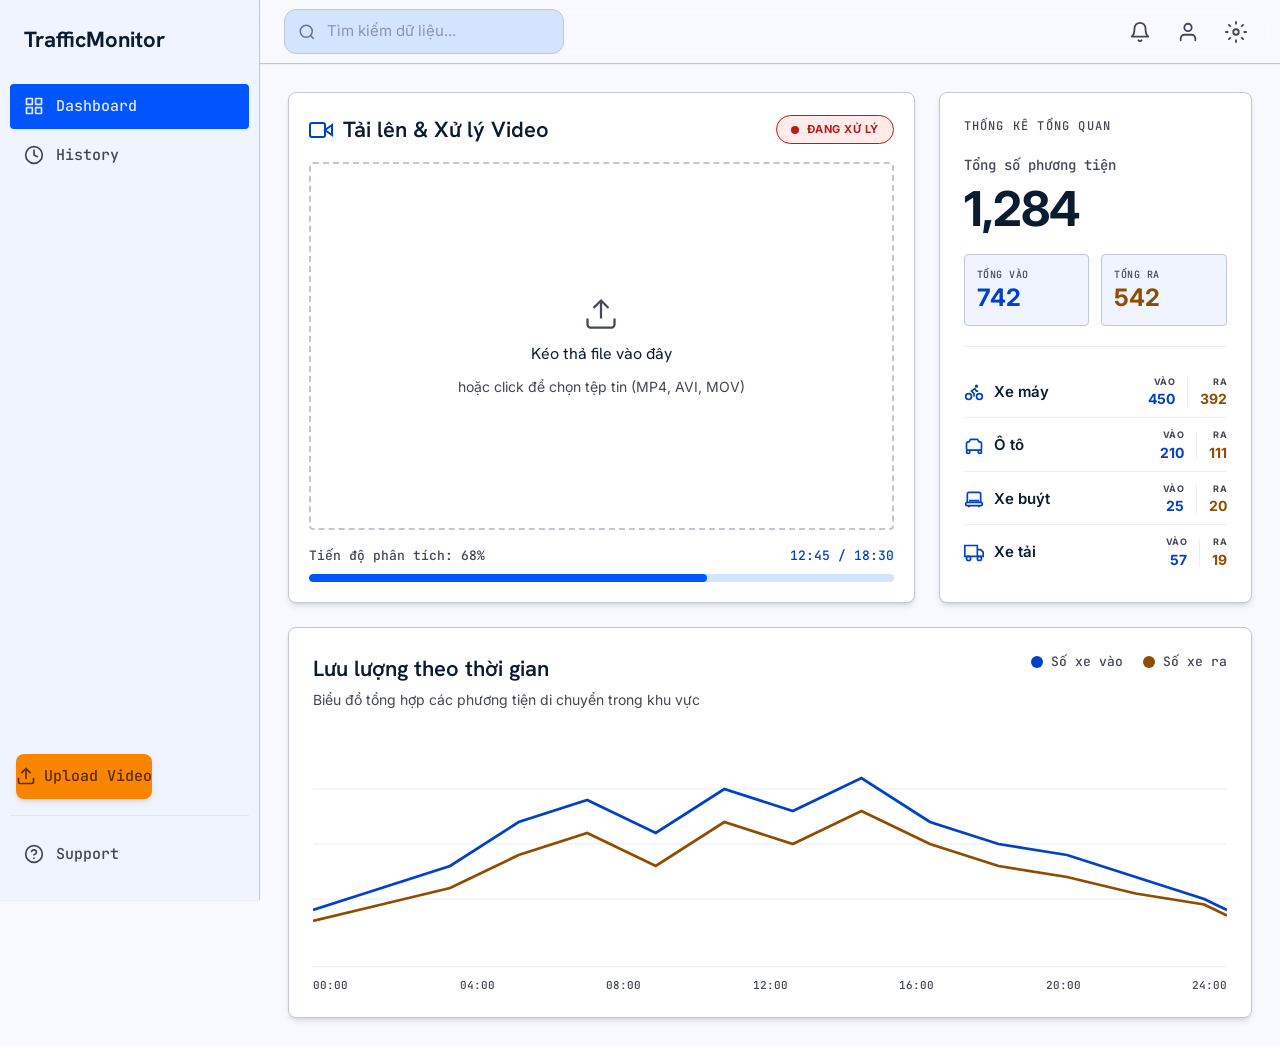
==== templates/index.html @ db4ad6f1 "Giao diện web" ====
<!DOCTYPE html>
<html lang="vi">
<head>
  <meta charset="UTF-8">
  <meta name="viewport" content="width=device-width, initial-scale=1.0">
  <title>TrafficMonitor</title>
  <link rel="stylesheet" href="vars.css">
  <link rel="stylesheet" href="style.css">
  <link rel="preconnect" href="https://fonts.googleapis.com">
  <link rel="preconnect" href="https://fonts.gstatic.com" crossorigin>
  <link href="https://fonts.googleapis.com/css2?family=Hanken+Grotesk:wght@400;600;700&family=Inter:wght@400;600;700&family=JetBrains+Mono:wght@500&display=swap" rel="stylesheet">
</head>
<body>
  <div class="app-layout">

    <!-- Sidebar Overlay (mobile) -->
    <div class="sidebar-overlay" id="sidebarOverlay" onclick="closeSidebar()"></div>

    <!-- ============ SIDEBAR ============ -->
    <aside class="sidebar" id="sidebar">
      <div>
        <div class="sidebar-brand">
          <h1>TrafficMonitor</h1>
        </div>
        <nav class="sidebar-nav">
          <a class="sidebar-link active" data-page="dashboard" href="#" onclick="switchPage('dashboard')">
            <svg viewBox="0 0 24 24" fill="none" stroke="currentColor" stroke-width="2" stroke-linecap="round" stroke-linejoin="round"><rect x="3" y="3" width="7" height="7"/><rect x="14" y="3" width="7" height="7"/><rect x="3" y="14" width="7" height="7"/><rect x="14" y="14" width="7" height="7"/></svg>
            Dashboard
          </a>
          <a class="sidebar-link" data-page="history" href="#" onclick="switchPage('history')">
            <svg viewBox="0 0 24 24" fill="none" stroke="currentColor" stroke-width="2" stroke-linecap="round" stroke-linejoin="round"><circle cx="12" cy="12" r="10"/><polyline points="12 6 12 12 16 14"/></svg>
            History
          </a>
        </nav>
      </div>
      <div class="sidebar-bottom">
        <button class="sidebar-upload-btn" onclick="switchPage('dashboard')">
          <svg width="20" height="20" viewBox="0 0 24 24" fill="none" stroke="currentColor" stroke-width="2" stroke-linecap="round" stroke-linejoin="round"><path d="M21 15v4a2 2 0 0 1-2 2H5a2 2 0 0 1-2-2v-4"/><polyline points="17 8 12 3 7 8"/><line x1="12" y1="3" x2="12" y2="15"/></svg>
          Upload Video
        </button>
        <div class="sidebar-divider">
          <a class="sidebar-link" href="#">
            <svg viewBox="0 0 24 24" fill="none" stroke="currentColor" stroke-width="2" stroke-linecap="round" stroke-linejoin="round"><circle cx="12" cy="12" r="10"/><path d="M9.09 9a3 3 0 0 1 5.83 1c0 2-3 3-3 3"/><line x1="12" y1="17" x2="12.01" y2="17"/></svg>
            Support
          </a>
        </div>
      </div>
    </aside>

    <!-- ============ MAIN CONTENT ============ -->
    <div class="main-area">

      <!-- Top Header -->
      <header class="top-header">
        <div class="header-left">
          <button class="hamburger-btn" id="hamburgerBtn" onclick="toggleSidebar()" aria-label="Toggle menu">
            <svg viewBox="0 0 24 24" fill="none" stroke="currentColor" stroke-width="2" stroke-linecap="round" stroke-linejoin="round"><line x1="3" y1="6" x2="21" y2="6"/><line x1="3" y1="12" x2="21" y2="12"/><line x1="3" y1="18" x2="21" y2="18"/></svg>
          </button>
          <div class="search-wrapper">
            <svg class="search-icon" viewBox="0 0 24 24" fill="none" stroke="currentColor" stroke-width="2"><circle cx="11" cy="11" r="8"/><line x1="21" y1="21" x2="16.65" y2="16.65"/></svg>
            <input class="search-box" type="text" placeholder="Tìm kiếm dữ liệu...">
          </div>
        </div>
        <div class="header-icons">
          <button class="header-icon-btn" title="Thông báo">
            <svg viewBox="0 0 24 24" fill="none" stroke="currentColor" stroke-width="2" stroke-linecap="round" stroke-linejoin="round"><path d="M18 8A6 6 0 0 0 6 8c0 7-3 9-3 9h18s-3-2-3-9"/><path d="M13.73 21a2 2 0 0 1-3.46 0"/></svg>
          </button>
          <button class="header-icon-btn" title="Tài khoản">
            <svg viewBox="0 0 24 24" fill="none" stroke="currentColor" stroke-width="2" stroke-linecap="round" stroke-linejoin="round"><path d="M20 21v-2a4 4 0 0 0-4-4H8a4 4 0 0 0-4 4v2"/><circle cx="12" cy="7" r="4"/></svg>
          </button>
          <button class="header-icon-btn" title="Cài đặt">
            <svg viewBox="0 0 24 24" fill="none" stroke="currentColor" stroke-width="2" stroke-linecap="round" stroke-linejoin="round"><circle cx="12" cy="12" r="3"/><path d="M12 1v2M12 21v2M4.22 4.22l1.42 1.42M18.36 18.36l1.42 1.42M1 12h2M21 12h2M4.22 19.78l1.42-1.42M18.36 5.64l1.42-1.42"/></svg>
          </button>
        </div>
      </header>

      <!-- Page Content -->
      <div class="page-content">

        <!-- ========== DASHBOARD PAGE ========== -->
        <div id="page-dashboard" class="page-view page-dashboard active">

          <!-- Hero Grid: Video + Stats -->
          <div class="hero-grid">

            <!-- Video Card -->
            <div class="video-card">
              <div class="video-card-header">
                <h2>
                  <svg viewBox="0 0 24 24" fill="none" stroke="currentColor" stroke-width="2"><polygon points="23 7 16 12 23 17 23 7"/><rect x="1" y="5" width="15" height="14" rx="2" ry="2"/></svg>
                  Tải lên &amp; Xử lý Video
                </h2>
                <div class="status-badge">
                  <span class="status-dot"></span>
                  ĐANG XỬ LÝ
                </div>
              </div>
              <div class="drop-zone">
                <svg class="drop-zone-icon" viewBox="0 0 24 24" fill="none" stroke="currentColor" stroke-width="1.5"><path d="M21 15v4a2 2 0 0 1-2 2H5a2 2 0 0 1-2-2v-4"/><polyline points="17 8 12 3 7 8"/><line x1="12" y1="3" x2="12" y2="15"/></svg>
                <p class="drop-main">Kéo thả file vào đây</p>
                <p class="drop-sub">hoặc click để chọn tệp tin (MP4, AVI, MOV)</p>
              </div>
              <div class="progress-section">
                <div class="progress-info">
                  <span class="progress-label">Tiến độ phân tích: 68%</span>
                  <span class="progress-time">12:45 / 18:30</span>
                </div>
                <div class="progress-track">
                  <div class="progress-fill"></div>
                </div>
              </div>
            </div>

            <!-- Stats Panel -->
            <div class="stats-panel">
              <h3>THỐNG KÊ TỔNG QUAN</h3>
              <div class="total-label">Tổng số phương tiện</div>
              <div class="total-number">1,284</div>
              <div class="in-out-grid">
                <div class="in-out-card">
                  <div class="label">TỔNG VÀO</div>
                  <div class="value value-in">742</div>
                </div>
                <div class="in-out-card">
                  <div class="label">TỔNG RA</div>
                  <div class="value value-out">542</div>
                </div>
              </div>
              <div class="separator"></div>
              <div class="vehicle-rows">
                <!-- Xe máy -->
                <div class="vehicle-row">
                  <div class="vehicle-row-left">
                    <svg viewBox="0 0 24 24" fill="none" stroke="#0041c8" stroke-width="2"><circle cx="5.5" cy="17.5" r="3.5"/><circle cx="18.5" cy="17.5" r="3.5"/><path d="M15 6a1 1 0 1 0 0-2 1 1 0 0 0 0 2zm-3 11.5V14l-3-3 4-3 2 3h2"/></svg>
                    <span class="vehicle-name">Xe máy</span>
                  </div>
                  <div class="vehicle-counts">
                    <div class="vehicle-count-item">
                      <div class="vc-label">VÀO</div>
                      <div class="vc-value vc-value-in">450</div>
                    </div>
                    <div class="vehicle-count-divider"></div>
                    <div class="vehicle-count-item">
                      <div class="vc-label">RA</div>
                      <div class="vc-value vc-value-out">392</div>
                    </div>
                  </div>
                </div>
                <!-- Ô tô -->
                <div class="vehicle-row">
                  <div class="vehicle-row-left">
                    <svg viewBox="0 0 24 24" fill="none" stroke="#0041c8" stroke-width="2"><path d="M5 17h14M5 17a2 2 0 0 1-2-2V9a2 2 0 0 1 2-2h1l2-3h8l2 3h1a2 2 0 0 1 2 2v6a2 2 0 0 1-2 2M5 17a2 2 0 1 0 0 4 2 2 0 0 0 0-4zm14 0a2 2 0 1 0 0 4 2 2 0 0 0 0-4z"/></svg>
                    <span class="vehicle-name">Ô tô</span>
                  </div>
                  <div class="vehicle-counts">
                    <div class="vehicle-count-item">
                      <div class="vc-label">VÀO</div>
                      <div class="vc-value vc-value-in">210</div>
                    </div>
                    <div class="vehicle-count-divider"></div>
                    <div class="vehicle-count-item">
                      <div class="vc-label">RA</div>
                      <div class="vc-value vc-value-out">111</div>
                    </div>
                  </div>
                </div>
                <!-- Xe buýt -->
                <div class="vehicle-row">
                  <div class="vehicle-row-left">
                    <svg viewBox="0 0 24 24" fill="none" stroke="#0041c8" stroke-width="2"><path d="M4 16V6a2 2 0 0 1 2-2h12a2 2 0 0 1 2 2v10"/><rect x="2" y="16" width="20" height="4" rx="2"/><path d="M6 20v2M18 20v2M6 10h.01M18 10h.01M6 14h12"/></svg>
                    <span class="vehicle-name">Xe buýt</span>
                  </div>
                  <div class="vehicle-counts">
                    <div class="vehicle-count-item">
                      <div class="vc-label">VÀO</div>
                      <div class="vc-value vc-value-in">25</div>
                    </div>
                    <div class="vehicle-count-divider"></div>
                    <div class="vehicle-count-item">
                      <div class="vc-label">RA</div>
                      <div class="vc-value vc-value-out">20</div>
                    </div>
                  </div>
                </div>
                <!-- Xe tải -->
                <div class="vehicle-row">
                  <div class="vehicle-row-left">
                    <svg viewBox="0 0 24 24" fill="none" stroke="#0041c8" stroke-width="2"><path d="M1 3h15v13H1zM16 8h4l3 3v5h-7V8z"/><circle cx="5.5" cy="18.5" r="2.5"/><circle cx="18.5" cy="18.5" r="2.5"/></svg>
                    <span class="vehicle-name">Xe tải</span>
                  </div>
                  <div class="vehicle-counts">
                    <div class="vehicle-count-item">
                      <div class="vc-label">VÀO</div>
                      <div class="vc-value vc-value-in">57</div>
                    </div>
                    <div class="vehicle-count-divider"></div>
                    <div class="vehicle-count-item">
                      <div class="vc-label">RA</div>
                      <div class="vc-value vc-value-out">19</div>
                    </div>
                  </div>
                </div>
              </div>
            </div>
          </div>

          <!-- Traffic Flow Chart -->
          <div class="chart-section">
            <div class="chart-header">
              <div>
                <h2>Lưu lượng theo thời gian</h2>
                <p>Biểu đồ tổng hợp các phương tiện di chuyển trong khu vực</p>
              </div>
              <div class="chart-legend">
                <div class="legend-item">
                  <span class="legend-dot legend-dot-in"></span>
                  Số xe vào
                </div>
                <div class="legend-item">
                  <span class="legend-dot legend-dot-out"></span>
                  Số xe ra
                </div>
              </div>
            </div>
            <div class="chart-area">
              <svg width="100%" height="100%" viewBox="0 0 800 200" preserveAspectRatio="none">
                <line x1="0" y1="50" x2="800" y2="50" stroke="#e5eeff" stroke-width="1"/>
                <line x1="0" y1="100" x2="800" y2="100" stroke="#e5eeff" stroke-width="1"/>
                <line x1="0" y1="150" x2="800" y2="150" stroke="#e5eeff" stroke-width="1"/>
                <polyline points="0,160 60,140 120,120 180,80 240,60 300,90 360,50 420,70 480,40 540,80 600,100 660,110 720,130 780,150 800,160" fill="none" stroke="#0041c8" stroke-width="2.5"/>
                <polyline points="0,170 60,155 120,140 180,110 240,90 300,120 360,80 420,100 480,70 540,100 600,120 660,130 720,145 780,155 800,165" fill="none" stroke="#924c00" stroke-width="2.5"/>
              </svg>
            </div>
            <div class="chart-time-axis">
              <span>00:00</span>
              <span>04:00</span>
              <span>08:00</span>
              <span>12:00</span>
              <span>16:00</span>
              <span>20:00</span>
              <span>24:00</span>
            </div>
          </div>
        </div>

        <!-- ========== HISTORY PAGE ========== -->
        <div id="page-history" class="page-view page-history">

          <!-- Filters -->
          <div class="filters-bar">
            <div class="filter-group">
              <label>KHOẢNG THỜI GIAN</label>
              <div class="date-range">
                <input type="date" value="2023-10-24">
                <span class="date-range-sep">&#8594;</span>
                <input type="date" value="2023-10-25">
              </div>
            </div>
            <button class="btn-apply">
              <svg width="16" height="16" viewBox="0 0 24 24" fill="none" stroke="currentColor" stroke-width="2"><polygon points="22 3 2 3 10 12.46 10 19 14 21 14 12.46 22 3"/></svg>
              Áp dụng bộ lọc
            </button>
          </div>

          <!-- Video Log Table -->
          <div class="table-card">
            <div class="table-header-bar">
              <h3>Danh sách Video đã xử lý</h3>
              <button class="btn-export">
                <svg width="16" height="16" viewBox="0 0 24 24" fill="none" stroke="currentColor" stroke-width="2"><path d="M21 15v4a2 2 0 0 1-2 2H5a2 2 0 0 1-2-2v-4"/><polyline points="7 10 12 15 17 10"/><line x1="12" y1="15" x2="12" y2="3"/></svg>
                Xuất Excel
              </button>
            </div>
            <div class="table-scroll">
              <table>
                <thead>
                  <tr>
                    <th>VIDEO</th>
                    <th>THỜI LƯỢNG</th>
                    <th>TỔNG SỐ XE</th>
                    <th>CHI TIẾT</th>
                    <th>ĐỘ TIN CẬY</th>
                    <th style="text-align:right">HÀNH ĐỘNG</th>
                  </tr>
                </thead>
                <tbody>
                  <tr>
                    <td>
                      <div class="video-info">
                        <div class="video-thumb">
                          <svg viewBox="0 0 24 24" fill="none" stroke="#0041c8" stroke-width="2"><polygon points="5 3 19 12 5 21 5 3"/></svg>
                        </div>
                        <div>
                          <div class="video-name">CCTV_Intersection_01_A.mp4</div>
                          <div class="video-date">24/10/2023 - 14:22:45</div>
                        </div>
                      </div>
                    </td>
                    <td class="cell-duration">15:30</td>
                    <td class="cell-total">1,242</td>
                    <td>
                      <div class="detail-badges">
                        <span class="detail-badge">🏍 450</span>
                        <span class="detail-badge">🚗 680</span>
                        <span class="detail-badge">🚌 12</span>
                        <span class="detail-badge">🚛 100</span>
                      </div>
                    </td>
                    <td>
                      <div class="confidence">
                        <span class="confidence-text">96.5%</span>
                        <div class="confidence-track"><div class="confidence-fill" style="width:96.5%"></div></div>
                      </div>
                    </td>
                    <td>
                      <div class="action-btns">
                        <button class="action-btn" title="Xem chi tiết">
                          <svg viewBox="0 0 24 24" fill="none" stroke="currentColor" stroke-width="2"><path d="M1 12s4-8 11-8 11 8 11 8-4 8-11 8-11-8-11-8z"/><circle cx="12" cy="12" r="3"/></svg>
                        </button>
                        <button class="action-btn" title="Tải xuống">
                          <svg viewBox="0 0 24 24" fill="none" stroke="currentColor" stroke-width="2"><path d="M21 15v4a2 2 0 0 1-2 2H5a2 2 0 0 1-2-2v-4"/><polyline points="7 10 12 15 17 10"/><line x1="12" y1="15" x2="12" y2="3"/></svg>
                        </button>
                      </div>
                    </td>
                  </tr>
                  <tr>
                    <td>
                      <div class="video-info">
                        <div class="video-thumb">
                          <svg viewBox="0 0 24 24" fill="none" stroke="#0041c8" stroke-width="2"><polygon points="5 3 19 12 5 21 5 3"/></svg>
                        </div>
                        <div>
                          <div class="video-name">Toll_Gate_Night_Stream.mkv</div>
                          <div class="video-date">24/10/2023 - 22:15:00</div>
                        </div>
                      </div>
                    </td>
                    <td class="cell-duration">45:00</td>
                    <td class="cell-total">3,890</td>
                    <td>
                      <div class="detail-badges">
                        <span class="detail-badge">🏍 2.1k</span>
                        <span class="detail-badge">🚗 1.5k</span>
                        <span class="detail-badge">🚌 290</span>
                      </div>
                    </td>
                    <td>
                      <div class="confidence">
                        <span class="confidence-text">88.2%</span>
                        <div class="confidence-track"><div class="confidence-fill" style="width:88.2%"></div></div>
                      </div>
                    </td>
                    <td>
                      <div class="action-btns">
                        <button class="action-btn" title="Xem chi tiết">
                          <svg viewBox="0 0 24 24" fill="none" stroke="currentColor" stroke-width="2"><path d="M1 12s4-8 11-8 11 8 11 8-4 8-11 8-11-8-11-8z"/><circle cx="12" cy="12" r="3"/></svg>
                        </button>
                        <button class="action-btn" title="Tải xuống">
                          <svg viewBox="0 0 24 24" fill="none" stroke="currentColor" stroke-width="2"><path d="M21 15v4a2 2 0 0 1-2 2H5a2 2 0 0 1-2-2v-4"/><polyline points="7 10 12 15 17 10"/><line x1="12" y1="15" x2="12" y2="3"/></svg>
                        </button>
                      </div>
                    </td>
                  </tr>
                  <tr>
                    <td>
                      <div class="video-info">
                        <div class="video-thumb">
                          <svg viewBox="0 0 24 24" fill="none" stroke="#0041c8" stroke-width="2"><polygon points="5 3 19 12 5 21 5 3"/></svg>
                        </div>
                        <div>
                          <div class="video-name">Highway_67_RushHour.avi</div>
                          <div class="video-date">24/10/2023 - 07:30:12</div>
                        </div>
                      </div>
                    </td>
                    <td class="cell-duration">60:00</td>
                    <td class="cell-total">5,120</td>
                    <td>
                      <div class="detail-badges">
                        <span class="detail-badge">🏍 3.2k</span>
                        <span class="detail-badge">🚗 1.8k</span>
                        <span class="detail-badge">🚛 120</span>
                      </div>
                    </td>
                    <td>
                      <div class="confidence">
                        <span class="confidence-text">94.1%</span>
                        <div class="confidence-track"><div class="confidence-fill" style="width:94.1%"></div></div>
                      </div>
                    </td>
                    <td>
                      <div class="action-btns">
                        <button class="action-btn" title="Xem chi tiết">
                          <svg viewBox="0 0 24 24" fill="none" stroke="currentColor" stroke-width="2"><path d="M1 12s4-8 11-8 11 8 11 8-4 8-11 8-11-8-11-8z"/><circle cx="12" cy="12" r="3"/></svg>
                        </button>
                        <button class="action-btn" title="Tải xuống">
                          <svg viewBox="0 0 24 24" fill="none" stroke="currentColor" stroke-width="2"><path d="M21 15v4a2 2 0 0 1-2 2H5a2 2 0 0 1-2-2v-4"/><polyline points="7 10 12 15 17 10"/><line x1="12" y1="15" x2="12" y2="3"/></svg>
                        </button>
                      </div>
                    </td>
                  </tr>
                </tbody>
              </table>
            </div>
            <div class="pagination">
              <span class="pagination-info">Hiển thị 1 - 25 của 1,420 video</span>
              <div class="pagination-btns">
                <button class="page-btn" aria-label="Trang trước">
                  <svg viewBox="0 0 24 24" fill="none" stroke="currentColor" stroke-width="2"><polyline points="15 18 9 12 15 6"/></svg>
                </button>
                <button class="page-btn active">1</button>
                <button class="page-btn">2</button>
                <button class="page-btn">3</button>
                <span style="color:var(--text-muted); font-family:var(--font-body); padding:0 4px;">...</span>
                <button class="page-btn">57</button>
                <button class="page-btn" aria-label="Trang sau">
                  <svg viewBox="0 0 24 24" fill="none" stroke="currentColor" stroke-width="2"><polyline points="9 18 15 12 9 6"/></svg>
                </button>
              </div>
            </div>
          </div>
        </div>

      </div>
    </div>
  </div>

  <script>
    // Page switching
    function switchPage(page) {
      document.querySelectorAll('.page-view').forEach(el => el.classList.remove('active'));
      document.querySelectorAll('.sidebar-link[data-page]').forEach(el => el.classList.remove('active'));
      document.getElementById('page-' + page).classList.add('active');
      document.querySelector('.sidebar-link[data-page="' + page + '"]').classList.add('active');
      closeSidebar();
    }

    // Mobile sidebar toggle
    function toggleSidebar() {
      document.getElementById('sidebar').classList.toggle('open');
      document.getElementById('sidebarOverlay').classList.toggle('active');
    }
    function closeSidebar() {
      document.getElementById('sidebar').classList.remove('open');
      document.getElementById('sidebarOverlay').classList.remove('active');
    }

    // Close sidebar on Escape key
    document.addEventListener('keydown', function(e) {
      if (e.key === 'Escape') closeSidebar();
    });
  </script>
</body>
</html>
---- templates/vars.css ----
:root {
  /* Colors */
  --primary: #0055ff;
  --primary-dark: #0041c8;
  --primary-light: #e3e6ff;
  --primary-bg: #eff4ff;
  --primary-badge: #e5eeff;
  --primary-input-bg: #d3e4fe;

  --bg: #f8f9ff;
  --white: #ffffff;

  --text-dark: #0b1c30;
  --text-muted: #434656;
  --text-placeholder: rgba(67, 70, 86, 0.5);
  --text-link: #6b7280;

  --border: #c3c5d9;
  --border-light: rgba(195, 197, 217, 0.3);
  --border-medium: rgba(195, 197, 217, 0.5);

  --accent-orange: #f88400;
  --accent-orange-dark: #5b2d00;
  --accent-brown: #924c00;
  --status-red: #ba1a1a;
  --status-red-bg: rgba(255, 218, 214, 0.5);

  /* Shadows */
  --shadow-sm: 0 1px 2px rgba(0, 0, 0, 0.05);
  --shadow-md: 0 2px 4px -2px rgba(0, 0, 0, 0.1), 0 4px 6px -1px rgba(0, 0, 0, 0.1);
  --shadow-lg: 0 4px 12px -2px rgba(0, 0, 0, 0.12), 0 8px 16px -4px rgba(0, 0, 0, 0.08);

  /* Layout */
  --sidebar-width: 260px;
  --header-height: 64px;
  --radius-sm: 4px;
  --radius-md: 8px;
  --radius-lg: 12px;
  --radius-full: 9999px;

  /* Transitions */
  --transition-fast: 0.15s ease;
  --transition-normal: 0.25s ease;

  /* Typography */
  --font-heading: "Hanken Grotesk", sans-serif;
  --font-body: "Inter", sans-serif;
  --font-mono: "JetBrains Mono", monospace;
}
---- templates/style.css ----
/* ========================================
   RESET
   ======================================== */
*, *::before, *::after {
  box-sizing: border-box;
  margin: 0;
  padding: 0;
  border: none;
  text-decoration: none;
  background: none;
  -webkit-font-smoothing: antialiased;
  -moz-osx-font-smoothing: grayscale;
}
menu, ol, ul { list-style-type: none; }
a, button, input, select { font: inherit; color: inherit; }
button { cursor: pointer; }
img, svg { display: block; }
input:focus, button:focus { outline: 2px solid var(--primary); outline-offset: 2px; }

/* ========================================
   BASE
   ======================================== */
html {
  height: 100%;
  scroll-behavior: smooth;
}
body {
  min-height: 100%;
  font-family: var(--font-body);
  font-size: 16px;
  line-height: 1.5;
  color: var(--text-dark);
  background: var(--bg);
}

.app-layout {
  display: flex;
  min-height: 100vh;
}

/* ========================================
   SIDEBAR
   ======================================== */
.sidebar {
  background: var(--primary-bg);
  border-right: 1px solid var(--border);
  width: var(--sidebar-width);
  min-width: var(--sidebar-width);
  height: 100vh;
  padding: 24px 0;
  display: flex;
  flex-direction: column;
  justify-content: space-between;
  position: fixed;
  left: 0;
  top: 0;
  z-index: 200;
  box-shadow: var(--shadow-sm);
  transition: transform var(--transition-normal);
}

.sidebar-brand {
  padding: 0 24px 28px;
}
.sidebar-brand h1 {
  color: var(--text-dark);
  font-family: var(--font-heading);
  font-size: 22px;
  font-weight: 700;
  line-height: 32px;
  white-space: nowrap;
}

.sidebar-nav {
  display: flex;
  flex-direction: column;
  gap: 4px;
  padding: 0 10px;
}

.sidebar-link {
  display: flex;
  align-items: center;
  gap: 12px;
  padding: 11px 14px;
  border-radius: var(--radius-sm);
  font-family: var(--font-mono);
  font-size: 15px;
  font-weight: 500;
  color: var(--text-muted);
  transition: background var(--transition-fast), color var(--transition-fast);
  white-space: nowrap;
}
.sidebar-link:hover {
  background: rgba(0, 85, 255, 0.08);
  color: var(--text-dark);
}
.sidebar-link.active {
  background: var(--primary);
  color: var(--primary-light);
  box-shadow: var(--shadow-sm);
}
.sidebar-link svg {
  width: 20px;
  height: 20px;
  flex-shrink: 0;
}

.sidebar-upload-btn {
  margin: 0 16px;
  background: var(--accent-orange);
  border-radius: var(--radius-md);
  padding: 11px 0;
  display: flex;
  align-items: center;
  justify-content: center;
  gap: 8px;
  font-family: var(--font-mono);
  font-size: 15px;
  font-weight: 500;
  color: var(--accent-orange-dark);
  box-shadow: var(--shadow-md);
  transition: filter var(--transition-fast), transform var(--transition-fast);
}
.sidebar-upload-btn:hover {
  filter: brightness(1.1);
  transform: translateY(-1px);
}
.sidebar-upload-btn:active {
  transform: translateY(0);
}

.sidebar-bottom {
  margin-top: auto;
}
.sidebar-divider {
  border-top: 1px solid var(--border-light);
  margin: 16px 10px 0;
  padding-top: 16px;
}

/* Mobile sidebar overlay */
.sidebar-overlay {
  display: none;
  position: fixed;
  inset: 0;
  background: rgba(0, 0, 0, 0.4);
  z-index: 190;
  opacity: 0;
  transition: opacity var(--transition-normal);
}
.sidebar-overlay.active {
  opacity: 1;
}

/* ========================================
   MAIN AREA
   ======================================== */
.main-area {
  flex: 1;
  margin-left: var(--sidebar-width);
  display: flex;
  flex-direction: column;
  min-height: 100vh;
  position: relative;
}

/* ========================================
   TOP HEADER
   ======================================== */
.top-header {
  background: rgba(248, 249, 255, 0.85);
  border-bottom: 1px solid var(--border);
  backdrop-filter: blur(16px);
  -webkit-backdrop-filter: blur(16px);
  height: var(--header-height);
  padding: 0 24px;
  display: flex;
  align-items: center;
  justify-content: space-between;
  flex-shrink: 0;
  position: sticky;
  top: 0;
  z-index: 100;
  box-shadow: var(--shadow-sm);
}

.header-left {
  display: flex;
  align-items: center;
  gap: 16px;
}

.hamburger-btn {
  display: none;
  width: 40px;
  height: 40px;
  align-items: center;
  justify-content: center;
  border-radius: var(--radius-sm);
  transition: background var(--transition-fast);
}
.hamburger-btn:hover { background: var(--primary-bg); }
.hamburger-btn svg { width: 24px; height: 24px; color: var(--text-dark); }

.search-wrapper {
  position: relative;
  width: 280px;
}
.search-icon {
  position: absolute;
  left: 14px;
  top: 50%;
  transform: translateY(-50%);
  width: 18px;
  height: 18px;
  color: var(--text-link);
  pointer-events: none;
}
.search-box {
  width: 100%;
  background: var(--primary-input-bg);
  border: 1px solid var(--border);
  border-radius: var(--radius-lg);
  padding: 10px 16px 10px 42px;
  font-family: var(--font-body);
  font-size: 15px;
  color: var(--text-dark);
  transition: border-color var(--transition-fast), box-shadow var(--transition-fast);
}
.search-box::placeholder { color: var(--text-placeholder); }
.search-box:focus {
  border-color: var(--primary);
  box-shadow: 0 0 0 3px rgba(0, 85, 255, 0.12);
  outline: none;
}

.header-icons {
  display: flex;
  align-items: center;
  gap: 8px;
}
.header-icon-btn {
  width: 40px;
  height: 40px;
  display: flex;
  align-items: center;
  justify-content: center;
  border-radius: var(--radius-md);
  color: var(--text-muted);
  transition: background var(--transition-fast), color var(--transition-fast);
}
.header-icon-btn:hover {
  background: var(--primary-bg);
  color: var(--primary-dark);
}
.header-icon-btn svg { width: 22px; height: 22px; }

/* ========================================
   PAGE CONTENT
   ======================================== */
.page-content {
  flex: 1;
  padding: 28px;
  overflow-y: auto;
}
.page-view {
  display: none;
  animation: fadeIn 0.2s ease;
}
.page-view.active { display: block; }

@keyframes fadeIn {
  from { opacity: 0; transform: translateY(6px); }
  to { opacity: 1; transform: translateY(0); }
}

/* ========================================
   DASHBOARD PAGE
   ======================================== */

/* Hero Grid */
.hero-grid {
  display: grid;
  gap: 24px;
  grid-template-columns: 2fr 1fr;
}

/* Video Card */
.video-card {
  background: var(--white);
  border: 1px solid var(--border);
  border-radius: var(--radius-md);
  position: relative;
  box-shadow: var(--shadow-md);
  display: flex;
  flex-direction: column;
  min-height: 440px;
}
.video-card-header {
  display: flex;
  align-items: center;
  justify-content: space-between;
  padding: 20px 20px 0;
  flex-shrink: 0;
}
.video-card-header h2 {
  font-family: var(--font-heading);
  font-size: 22px;
  font-weight: 600;
  color: var(--text-dark);
  display: flex;
  align-items: center;
  gap: 10px;
}
.video-card-header h2 svg { width: 24px; height: 24px; color: var(--primary-dark); flex-shrink: 0; }

.status-badge {
  background: var(--status-red-bg);
  border: 1px solid var(--status-red);
  border-radius: var(--radius-full);
  padding: 5px 14px;
  display: flex;
  align-items: center;
  gap: 8px;
  font-family: var(--font-body);
  font-size: 11px;
  font-weight: 700;
  color: var(--status-red);
  text-transform: uppercase;
  letter-spacing: 0.5px;
}
.status-dot {
  width: 8px;
  height: 8px;
  background: var(--status-red);
  border-radius: 50%;
  animation: pulse 1.5s ease-in-out infinite;
}
@keyframes pulse {
  0%, 100% { opacity: 1; }
  50% { opacity: 0.4; }
}

/* Drop Zone */
.drop-zone {
  flex: 1;
  margin: 16px 20px;
  border: 2px dashed var(--border);
  border-radius: var(--radius-sm);
  display: flex;
  flex-direction: column;
  align-items: center;
  justify-content: center;
  gap: 10px;
  transition: border-color var(--transition-fast), background var(--transition-fast);
  cursor: pointer;
}
.drop-zone:hover {
  border-color: var(--primary);
  background: rgba(0, 85, 255, 0.03);
}
.drop-zone-icon { width: 48px; height: 36px; color: var(--text-muted); }
.drop-zone p { text-align: center; }
.drop-main {
  font-family: var(--font-heading);
  font-size: 16px;
  font-weight: 400;
  color: var(--text-dark);
}
.drop-sub {
  font-family: var(--font-body);
  font-size: 14px;
  color: var(--text-muted);
}

/* Progress Bar */
.progress-section {
  padding: 0 20px 20px;
  flex-shrink: 0;
}
.progress-info {
  display: flex;
  justify-content: space-between;
  margin-bottom: 8px;
}
.progress-info span {
  font-family: var(--font-mono);
  font-size: 13px;
  font-weight: 500;
}
.progress-label { color: var(--text-muted); }
.progress-time { color: var(--primary-dark); }
.progress-track {
  background: var(--primary-input-bg);
  border-radius: var(--radius-full);
  height: 8px;
  overflow: hidden;
}
.progress-fill {
  background: var(--primary);
  height: 100%;
  width: 68%;
  border-radius: var(--radius-full);
  box-shadow: var(--shadow-sm);
  transition: width 0.6s ease;
}

/* Stats Panel */
.stats-panel {
  background: var(--white);
  border: 1px solid var(--border);
  border-radius: var(--radius-md);
  padding: 24px;
  display: flex;
  flex-direction: column;
  box-shadow: var(--shadow-md);
}
.stats-panel h3 {
  font-family: var(--font-mono);
  font-size: 12px;
  font-weight: 500;
  letter-spacing: 1.2px;
  text-transform: uppercase;
  color: var(--text-muted);
  margin-bottom: 20px;
}
.total-label {
  font-family: var(--font-mono);
  font-size: 14px;
  font-weight: 500;
  color: var(--text-muted);
}
.total-number {
  font-family: var(--font-body);
  font-size: 48px;
  font-weight: 700;
  color: var(--text-dark);
  letter-spacing: -1px;
  line-height: 1.2;
  margin: 4px 0 16px;
}
.in-out-grid {
  display: grid;
  grid-template-columns: 1fr 1fr;
  gap: 12px;
}
.in-out-card {
  background: var(--primary-bg);
  border: 1px solid var(--border);
  border-radius: var(--radius-sm);
  padding: 12px;
}
.in-out-card .label {
  font-family: var(--font-mono);
  font-size: 10px;
  font-weight: 500;
  color: var(--text-muted);
  letter-spacing: 0.5px;
}
.in-out-card .value {
  font-family: var(--font-body);
  font-size: 24px;
  font-weight: 700;
  line-height: 1.3;
}
.value-in { color: var(--primary-dark); }
.value-out { color: var(--accent-brown); }

.separator {
  border-top: 1px solid var(--border-light);
  margin: 20px 0;
}

/* Vehicle Rows */
.vehicle-rows {
  flex: 1;
  display: flex;
  flex-direction: column;
  gap: 2px;
  overflow-y: auto;
}
.vehicle-row {
  display: flex;
  align-items: center;
  justify-content: space-between;
  padding: 8px 0;
  border-bottom: 1px solid var(--border-light);
}
.vehicle-row:last-child { border-bottom: none; }
.vehicle-row-left {
  display: flex;
  align-items: center;
  gap: 10px;
}
.vehicle-row-left svg { width: 20px; height: 20px; flex-shrink: 0; }
.vehicle-name {
  font-family: var(--font-body);
  font-size: 15px;
  font-weight: 600;
  color: var(--text-dark);
}
.vehicle-counts {
  display: flex;
  gap: 12px;
  align-items: center;
}
.vehicle-count-item { text-align: right; }
.vc-label {
  font-family: var(--font-body);
  font-size: 9px;
  font-weight: 700;
  color: var(--text-muted);
  text-transform: uppercase;
  letter-spacing: 0.5px;
}
.vc-value {
  font-family: var(--font-body);
  font-size: 14px;
  font-weight: 700;
}
.vc-value-in { color: var(--primary-dark); }
.vc-value-out { color: var(--accent-brown); }
.vehicle-count-divider {
  border-left: 1px solid var(--border-light);
  height: 28px;
}

/* Traffic Chart */
.chart-section {
  margin-top: 24px;
  background: var(--white);
  border: 1px solid var(--border);
  border-radius: var(--radius-md);
  padding: 24px;
  box-shadow: var(--shadow-md);
}
.chart-header {
  display: flex;
  align-items: flex-start;
  justify-content: space-between;
  margin-bottom: 24px;
  flex-wrap: wrap;
  gap: 12px;
}
.chart-header h2 {
  font-family: var(--font-heading);
  font-size: 22px;
  font-weight: 600;
  color: var(--text-dark);
}
.chart-header p {
  font-family: var(--font-body);
  font-size: 14px;
  color: var(--text-muted);
  margin-top: 4px;
}
.chart-legend {
  display: flex;
  gap: 20px;
  align-items: center;
}
.legend-item {
  display: flex;
  align-items: center;
  gap: 8px;
  font-family: var(--font-mono);
  font-size: 13px;
  font-weight: 500;
  color: var(--text-muted);
}
.legend-dot {
  width: 12px;
  height: 12px;
  border-radius: 50%;
}
.legend-dot-in { background: var(--primary-dark); }
.legend-dot-out { background: var(--accent-brown); }

.chart-area {
  position: relative;
  height: 220px;
}
.chart-area svg {
  width: 100%;
  height: 100%;
}
.chart-time-axis {
  display: flex;
  justify-content: space-between;
  border-top: 1px solid var(--border-light);
  padding-top: 10px;
  margin-top: 12px;
}
.chart-time-axis span {
  font-family: var(--font-mono);
  font-size: 11px;
  font-weight: 500;
  color: var(--text-muted);
}

/* ========================================
   HISTORY PAGE
   ======================================== */

/* Filters Bar */
.filters-bar {
  background: var(--white);
  border: 1px solid var(--border-medium);
  border-radius: var(--radius-md);
  padding: 20px;
  display: flex;
  align-items: flex-end;
  gap: 16px;
  flex-wrap: wrap;
  box-shadow: var(--shadow-sm);
}
.filter-group label {
  display: block;
  font-family: var(--font-mono);
  font-size: 11px;
  font-weight: 500;
  color: var(--text-muted);
  text-transform: uppercase;
  letter-spacing: 0.55px;
  margin-bottom: 8px;
  padding-left: 4px;
}
.date-range {
  display: flex;
  align-items: center;
  background: var(--primary-bg);
  border: 1px solid var(--border);
  border-radius: var(--radius-sm);
  padding: 8px 12px;
  gap: 4px;
}
.date-range input[type="date"] {
  border: none;
  background: transparent;
  font-family: var(--font-body);
  font-size: 15px;
  color: var(--text-dark);
  outline: none;
  width: 135px;
  padding: 2px;
}
.date-range input[type="date"]:focus {
  outline: 2px solid var(--primary);
  outline-offset: 2px;
  border-radius: 2px;
}
.date-range-sep {
  color: var(--text-muted);
  font-size: 16px;
  padding: 0 6px;
}
.btn-apply {
  background: var(--primary-dark);
  border-radius: var(--radius-sm);
  padding: 10px 20px;
  display: flex;
  align-items: center;
  gap: 8px;
  color: var(--white);
  font-family: var(--font-mono);
  font-size: 15px;
  font-weight: 500;
  box-shadow: var(--shadow-sm);
  transition: background var(--transition-fast), transform var(--transition-fast);
}
.btn-apply:hover { background: #003399; transform: translateY(-1px); }
.btn-apply:active { transform: translateY(0); }
.btn-apply svg { width: 16px; height: 16px; }

/* Table Card */
.table-card {
  margin-top: 24px;
  background: var(--white);
  border: 1px solid var(--border-medium);
  border-radius: var(--radius-md);
  box-shadow: var(--shadow-md);
  overflow: hidden;
}
.table-header-bar {
  display: flex;
  align-items: center;
  justify-content: space-between;
  padding: 16px 24px;
  border-bottom: 1px solid var(--border-medium);
  flex-wrap: wrap;
  gap: 12px;
}
.table-header-bar h3 {
  font-family: var(--font-heading);
  font-size: 18px;
  font-weight: 600;
  color: var(--text-dark);
}
.btn-export {
  background: var(--primary-bg);
  border: 1px solid var(--border);
  border-radius: var(--radius-sm);
  padding: 8px 14px;
  display: flex;
  align-items: center;
  gap: 8px;
  font-family: var(--font-body);
  font-size: 14px;
  color: var(--text-muted);
  transition: background var(--transition-fast);
}
.btn-export:hover { background: var(--primary-input-bg); }
.btn-export svg { width: 16px; height: 16px; }

/* Table */
.table-scroll { overflow-x: auto; }
table {
  width: 100%;
  border-collapse: collapse;
  min-width: 700px;
}
thead { background: var(--primary-bg); }
thead th {
  font-family: var(--font-mono);
  font-size: 11px;
  font-weight: 500;
  color: var(--text-muted);
  text-transform: uppercase;
  letter-spacing: 0.55px;
  padding: 14px 20px;
  text-align: left;
  border-bottom: 1px solid var(--border-medium);
  white-space: nowrap;
}
thead th:last-child { text-align: right; }
tbody tr {
  border-top: 1px solid var(--border-light);
  transition: background var(--transition-fast);
}
tbody tr:hover { background: rgba(0, 85, 255, 0.02); }
tbody td {
  padding: 14px 20px;
  vertical-align: middle;
}

/* Video Info Cell */
.video-info {
  display: flex;
  align-items: center;
  gap: 12px;
}
.video-thumb {
  width: 40px;
  height: 40px;
  background: rgba(0, 65, 200, 0.1);
  border-radius: var(--radius-sm);
  display: flex;
  align-items: center;
  justify-content: center;
  flex-shrink: 0;
}
.video-thumb svg { width: 18px; height: 18px; }
.video-name {
  font-family: var(--font-mono);
  font-size: 14px;
  font-weight: 500;
  color: var(--text-dark);
  max-width: 220px;
  overflow: hidden;
  text-overflow: ellipsis;
  white-space: nowrap;
}
.video-date {
  font-family: var(--font-body);
  font-size: 12px;
  color: var(--text-muted);
  margin-top: 2px;
}

.cell-duration {
  font-family: var(--font-body);
  font-size: 15px;
  color: var(--text-dark);
  white-space: nowrap;
}
.cell-total {
  font-family: var(--font-mono);
  font-size: 15px;
  font-weight: 500;
  color: var(--primary-dark);
}

/* Detail Badges */
.detail-badges {
  display: flex;
  flex-wrap: wrap;
  gap: 4px;
}
.detail-badge {
  background: var(--primary-badge);
  border: 1px solid var(--border-light);
  border-radius: 2px;
  padding: 3px 8px;
  display: inline-flex;
  align-items: center;
  gap: 4px;
  font-family: var(--font-mono);
  font-size: 11px;
  font-weight: 500;
  color: var(--text-dark);
  white-space: nowrap;
}

/* Confidence Bar */
.confidence {
  display: flex;
  flex-direction: column;
  gap: 6px;
  min-width: 90px;
}
.confidence-text {
  font-family: var(--font-body);
  font-size: 12px;
  font-weight: 600;
  color: var(--primary-dark);
}
.confidence-track {
  background: var(--primary-badge);
  border-radius: var(--radius-full);
  height: 6px;
  overflow: hidden;
}
.confidence-fill {
  background: var(--primary-dark);
  height: 100%;
  border-radius: var(--radius-full);
  transition: width 0.6s ease;
}

/* Action Buttons */
.action-btns {
  display: flex;
  gap: 6px;
  justify-content: flex-end;
}
.action-btn {
  border-radius: var(--radius-sm);
  padding: 8px;
  display: flex;
  align-items: center;
  justify-content: center;
  color: var(--text-muted);
  transition: background var(--transition-fast), color var(--transition-fast);
}
.action-btn:hover {
  background: var(--primary-bg);
  color: var(--primary-dark);
}
.action-btn svg { width: 18px; height: 18px; }

/* Pagination */
.pagination {
  background: var(--primary-bg);
  border-top: 1px solid var(--border-medium);
  padding: 14px 24px;
  display: flex;
  align-items: center;
  justify-content: space-between;
  flex-wrap: wrap;
  gap: 12px;
}
.pagination-info {
  font-family: var(--font-body);
  font-size: 14px;
  color: var(--text-muted);
}
.pagination-btns {
  display: flex;
  gap: 6px;
  align-items: center;
}
.page-btn {
  min-width: 34px;
  height: 34px;
  display: flex;
  align-items: center;
  justify-content: center;
  border-radius: var(--radius-sm);
  border: 1px solid var(--border-light);
  background: var(--primary-badge);
  font-family: var(--font-body);
  font-size: 14px;
  color: var(--text-dark);
  padding: 0 6px;
  transition: background var(--transition-fast);
}
.page-btn:hover { background: var(--primary-input-bg); }
.page-btn.active {
  background: var(--primary-dark);
  color: var(--white);
  border-color: var(--primary-dark);
  box-shadow: var(--shadow-sm);
}
.page-btn svg { width: 16px; height: 16px; }

/* ========================================
   RESPONSIVE — Tablet (≤ 1024px)
   ======================================== */
@media (max-width: 1024px) {
  .hero-grid {
    grid-template-columns: 1fr;
  }
  .stats-panel {
    max-height: none;
  }
  .chart-header {
    flex-direction: column;
  }
  .search-wrapper {
    width: 200px;
  }
  .filters-bar {
    flex-direction: column;
    align-items: stretch;
  }
  .btn-apply {
    align-self: flex-start;
  }
}

/* ========================================
   RESPONSIVE — Mobile (≤ 768px)
   ======================================== */
@media (max-width: 768px) {
  .sidebar {
    transform: translateX(-100%);
  }
  .sidebar.open {
    transform: translateX(0);
  }
  .sidebar-overlay {
    display: block;
    pointer-events: none;
  }
  .sidebar-overlay.active {
    pointer-events: auto;
  }

  .main-area {
    margin-left: 0;
  }

  .hamburger-btn {
    display: flex;
  }

  .top-header {
    padding: 0 16px;
  }
  .search-wrapper {
    width: 100%;
    max-width: 200px;
  }

  .page-content {
    padding: 16px;
  }

  /* Dashboard */
  .hero-grid {
    grid-template-columns: 1fr;
    gap: 16px;
  }
  .video-card {
    min-height: 340px;
  }
  .video-card-header {
    flex-direction: column;
    align-items: flex-start;
    gap: 12px;
    padding: 16px 16px 0;
  }
  .video-card-header h2 { font-size: 18px; }
  .drop-zone { margin: 12px 16px; }
  .progress-section { padding: 0 16px 16px; }

  .stats-panel { padding: 16px; }
  .total-number { font-size: 36px; }
  .in-out-grid { gap: 8px; }

  .chart-section { padding: 16px; margin-top: 16px; }
  .chart-header h2 { font-size: 18px; }
  .chart-area { height: 160px; }
  .chart-time-axis span { font-size: 10px; }

  /* History */
  .table-header-bar { padding: 12px 16px; }
  .table-header-bar h3 { font-size: 16px; }
  thead th { padding: 12px 14px; font-size: 10px; }
  tbody td { padding: 12px 14px; }
  .video-name { max-width: 150px; font-size: 13px; }
  .video-date { font-size: 11px; }
  .detail-badge { font-size: 10px; padding: 2px 6px; }
  .pagination { padding: 12px 16px; }
}

/* ========================================
   RESPONSIVE — Small Mobile (≤ 480px)
   ======================================== */
@media (max-width: 480px) {
  .top-header {
    height: 56px;
    gap: 8px;
  }
  .header-icons { gap: 4px; }
  .header-icon-btn { width: 36px; height: 36px; }
  .search-wrapper { max-width: 140px; }
  .search-box { font-size: 14px; padding: 8px 12px 8px 36px; }

  .page-content { padding: 12px; }

  .video-card { min-height: 300px; }
  .video-card-header h2 { font-size: 16px; }
  .drop-main { font-size: 14px; }
  .drop-sub { font-size: 12px; }

  .total-number { font-size: 32px; }
  .in-out-card .value { font-size: 20px; }

  .chart-area { height: 130px; }

  .filters-bar { padding: 14px; gap: 12px; }
  .date-range { flex-direction: column; gap: 6px; }
  .date-range input[type="date"] { width: 100%; }
  .date-range-sep { display: none; }

  .table-header-bar h3 { font-size: 14px; }
  .video-name { max-width: 120px; }
  .pagination-btns { gap: 4px; }
  .page-btn { min-width: 30px; height: 30px; font-size: 13px; }
}

/* ========================================
   UTILITY: Scrollbar
   ======================================== */
::-webkit-scrollbar { width: 6px; height: 6px; }
::-webkit-scrollbar-track { background: transparent; }
::-webkit-scrollbar-thumb {
  background: var(--border);
  border-radius: 3px;
}
::-webkit-scrollbar-thumb:hover { background: var(--text-link); }
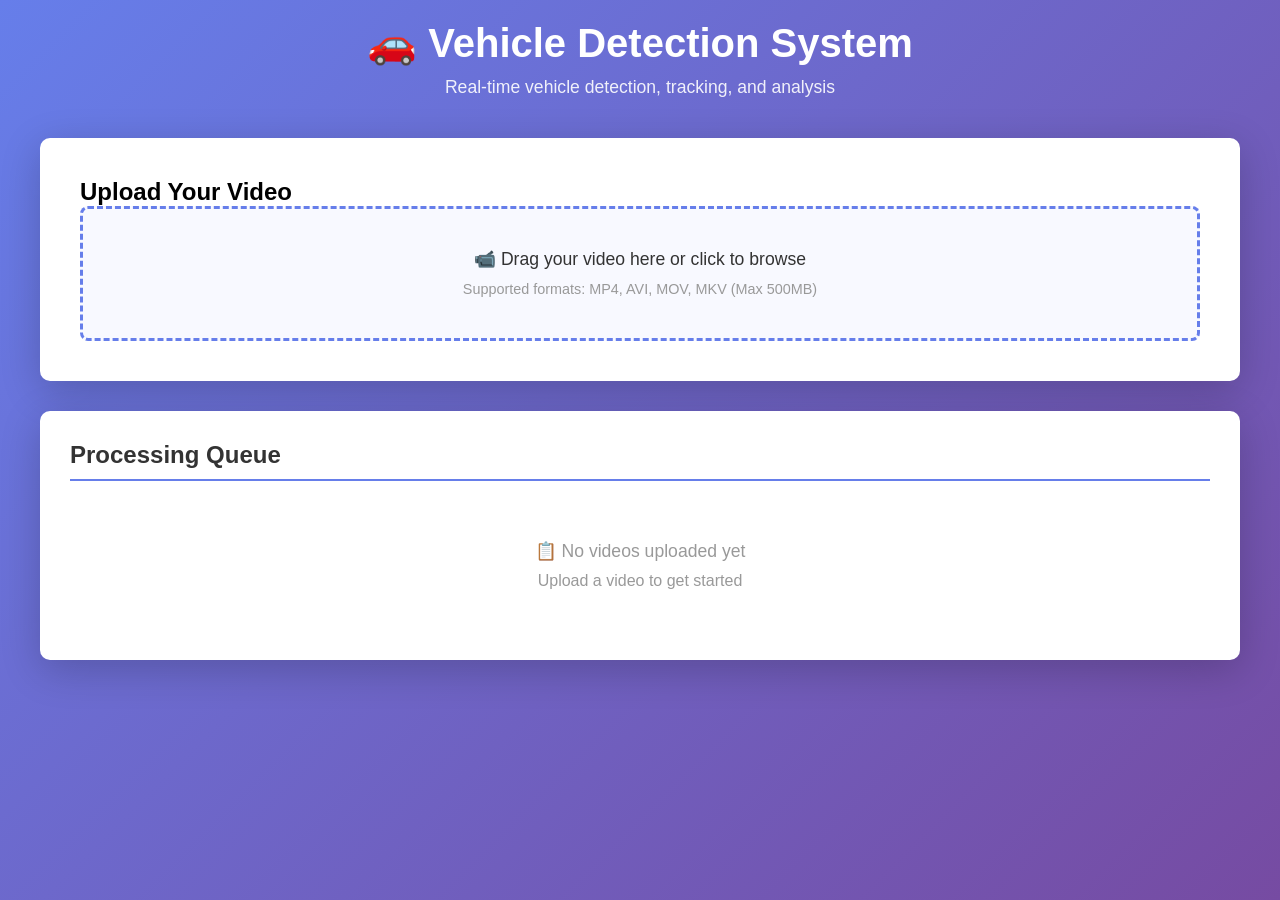
==== commit 426cd2cc: "Vẽ box nhận diện xe và tracking theo dõi xe" ====
--- a/templates/index.html
+++ b/templates/index.html
@@ -1,454 +1,661 @@
 <!DOCTYPE html>
-<html lang="vi">
+<html lang="en">
 <head>
-  <meta charset="UTF-8">
-  <meta name="viewport" content="width=device-width, initial-scale=1.0">
-  <title>TrafficMonitor</title>
-  <link rel="stylesheet" href="vars.css">
-  <link rel="stylesheet" href="style.css">
-  <link rel="preconnect" href="https://fonts.googleapis.com">
-  <link rel="preconnect" href="https://fonts.gstatic.com" crossorigin>
-  <link href="https://fonts.googleapis.com/css2?family=Hanken+Grotesk:wght@400;600;700&family=Inter:wght@400;600;700&family=JetBrains+Mono:wght@500&display=swap" rel="stylesheet">
+    <meta charset="UTF-8">
+    <meta name="viewport" content="width=device-width, initial-scale=1.0">
+    <title>Vehicle Detection - Upload & Track</title>
+    <style>
+        * {
+            margin: 0;
+            padding: 0;
+            box-sizing: border-box;
+        }
+
+        body {
+            font-family: 'Segoe UI', Tahoma, Geneva, Verdana, sans-serif;
+            background: linear-gradient(135deg, #667eea 0%, #764ba2 100%);
+            min-height: 100vh;
+            padding: 20px;
+        }
+
+        .container {
+            max-width: 1200px;
+            margin: 0 auto;
+        }
+
+        header {
+            text-align: center;
+            color: white;
+            margin-bottom: 40px;
+        }
+
+        header h1 {
+            font-size: 2.5em;
+            margin-bottom: 10px;
+        }
+
+        header p {
+            font-size: 1.1em;
+            opacity: 0.9;
+        }
+
+        .upload-section {
+            background: white;
+            border-radius: 10px;
+            padding: 40px;
+            margin-bottom: 30px;
+            box-shadow: 0 10px 40px rgba(0, 0, 0, 0.2);
+        }
+
+        .upload-area {
+            border: 3px dashed #667eea;
+            border-radius: 8px;
+            padding: 40px;
+            text-align: center;
+            cursor: pointer;
+            transition: all 0.3s ease;
+            background: #f8f9ff;
+        }
+
+        .upload-area:hover {
+            border-color: #764ba2;
+            background: #f0f1ff;
+        }
+
+        .upload-area.dragover {
+            border-color: #764ba2;
+            background: #e8e9ff;
+            transform: scale(1.02);
+        }
+
+        .upload-area i {
+            font-size: 3em;
+            color: #667eea;
+            margin-bottom: 15px;
+        }
+
+        .upload-area p {
+            font-size: 1.1em;
+            color: #333;
+            margin-bottom: 10px;
+        }
+
+        .upload-area span {
+            font-size: 0.9em;
+            color: #999;
+        }
+
+        #fileInput {
+            display: none;
+        }
+
+        .btn {
+            background: linear-gradient(135deg, #667eea 0%, #764ba2 100%);
+            color: white;
+            border: none;
+            padding: 12px 30px;
+            border-radius: 5px;
+            cursor: pointer;
+            font-size: 1em;
+            transition: transform 0.2s ease;
+            margin-top: 15px;
+        }
+
+        .btn:hover {
+            transform: translateY(-2px);
+            box-shadow: 0 5px 20px rgba(102, 126, 234, 0.4);
+        }
+
+        .btn:disabled {
+            opacity: 0.6;
+            cursor: not-allowed;
+            transform: none;
+        }
+
+        .task-list {
+            background: white;
+            border-radius: 10px;
+            padding: 30px;
+            box-shadow: 0 10px 40px rgba(0, 0, 0, 0.2);
+        }
+
+        .task-list h2 {
+            color: #333;
+            margin-bottom: 20px;
+            border-bottom: 2px solid #667eea;
+            padding-bottom: 10px;
+        }
+
+        .task-item {
+            background: #f8f9ff;
+            border-left: 4px solid #667eea;
+            padding: 15px;
+            margin-bottom: 15px;
+            border-radius: 5px;
+            display: flex;
+            justify-content: space-between;
+            align-items: center;
+        }
+
+        .task-info {
+            flex: 1;
+        }
+
+        .task-item h3 {
+            color: #333;
+            margin-bottom: 5px;
+        }
+
+        .task-item p {
+            color: #666;
+            font-size: 0.9em;
+            margin-bottom: 3px;
+        }
+
+        .task-status {
+            padding: 5px 12px;
+            border-radius: 20px;
+            font-size: 0.85em;
+            font-weight: bold;
+            white-space: nowrap;
+            margin-left: 15px;
+        }
+
+        .status-queued {
+            background: #fff3cd;
+            color: #856404;
+        }
+
+        .status-processing {
+            background: #cce5ff;
+            color: #004085;
+        }
+
+        .status-done {
+            background: #d4edda;
+            color: #155724;
+        }
+
+        .status-failed {
+            background: #f8d7da;
+            color: #721c24;
+        }
+
+        .progress-bar {
+            width: 100%;
+            height: 6px;
+            background: #e9ecef;
+            border-radius: 3px;
+            margin-top: 8px;
+            overflow: hidden;
+        }
+
+        .progress-fill {
+            height: 100%;
+            background: linear-gradient(90deg, #667eea 0%, #764ba2 100%);
+            border-radius: 3px;
+            transition: width 0.3s ease;
+            width: 0%;
+        }
+
+        .task-actions {
+            display: flex;
+            gap: 8px;
+        }
+
+        .task-actions button {
+            padding: 6px 12px;
+            border: none;
+            border-radius: 4px;
+            cursor: pointer;
+            font-size: 0.85em;
+            transition: all 0.2s ease;
+        }
+
+        .btn-view {
+            background: #667eea;
+            color: white;
+        }
+
+        .btn-view:hover {
+            background: #764ba2;
+        }
+
+        .btn-delete {
+            background: #ff6b6b;
+            color: white;
+        }
+
+        .btn-delete:hover {
+            background: #cc5555;
+        }
+
+        .no-tasks {
+            text-align: center;
+            color: #999;
+            padding: 40px;
+        }
+
+        .no-tasks p {
+            font-size: 1.1em;
+            margin-bottom: 10px;
+        }
+
+        .modal {
+            display: none;
+            position: fixed;
+            z-index: 1000;
+            left: 0;
+            top: 0;
+            width: 100%;
+            height: 100%;
+            background-color: rgba(0, 0, 0, 0.5);
+        }
+
+        .modal.show {
+            display: flex;
+            align-items: center;
+            justify-content: center;
+        }
+
+        .modal-content {
+            background-color: white;
+            padding: 30px;
+            border-radius: 10px;
+            max-width: 500px;
+            width: 90%;
+            max-height: 90vh;
+            overflow-y: auto;
+            box-shadow: 0 20px 60px rgba(0, 0, 0, 0.3);
+        }
+
+        .modal-header {
+            margin-bottom: 20px;
+            border-bottom: 2px solid #667eea;
+            padding-bottom: 10px;
+        }
+
+        .modal-header h2 {
+            color: #333;
+        }
+
+        .modal-close {
+            position: absolute;
+            right: 20px;
+            top: 15px;
+            background: none;
+            border: none;
+            font-size: 1.5em;
+            cursor: pointer;
+            color: #999;
+        }
+
+        .modal-close:hover {
+            color: #333;
+        }
+
+        .result-summary {
+            margin-bottom: 20px;
+        }
+
+        .result-summary h3 {
+            color: #667eea;
+            margin-bottom: 10px;
+        }
+
+        .summary-grid {
+            display: grid;
+            grid-template-columns: repeat(2, 1fr);
+            gap: 10px;
+            margin-bottom: 15px;
+        }
+
+        .summary-item {
+            background: #f8f9ff;
+            padding: 12px;
+            border-radius: 5px;
+            border-left: 3px solid #667eea;
+        }
+
+        .summary-item .label {
+            color: #666;
+            font-size: 0.9em;
+        }
+
+        .summary-item .value {
+            color: #333;
+            font-size: 1.3em;
+            font-weight: bold;
+        }
+
+        .loading {
+            display: inline-block;
+            width: 20px;
+            height: 20px;
+            border: 3px solid #f3f3f3;
+            border-top: 3px solid #667eea;
+            border-radius: 50%;
+            animation: spin 1s linear infinite;
+        }
+
+        @keyframes spin {
+            0% { transform: rotate(0deg); }
+            100% { transform: rotate(360deg); }
+        }
+
+        .empty-state {
+            text-align: center;
+            padding: 60px 20px;
+            color: #999;
+        }
+
+        .empty-state-icon {
+            font-size: 4em;
+            margin-bottom: 20px;
+        }
+
+        .timestamp {
+            color: #999;
+            font-size: 0.85em;
+        }
+    </style>
 </head>
 <body>
-  <div class="app-layout">
-
-    <!-- Sidebar Overlay (mobile) -->
-    <div class="sidebar-overlay" id="sidebarOverlay" onclick="closeSidebar()"></div>
-
-    <!-- ============ SIDEBAR ============ -->
-    <aside class="sidebar" id="sidebar">
-      <div>
-        <div class="sidebar-brand">
-          <h1>TrafficMonitor</h1>
+    <div class="container">
+        <!-- Header -->
+        <header>
+            <h1>🚗 Vehicle Detection System</h1>
+            <p>Real-time vehicle detection, tracking, and analysis</p>
+        </header>
+
+        <!-- Upload Section -->
+        <div class="upload-section">
+            <h2>Upload Your Video</h2>
+            <div class="upload-area" id="uploadArea">
+                <p>📹 Drag your video here or click to browse</p>
+                <span>Supported formats: MP4, AVI, MOV, MKV (Max 500MB)</span>
+            </div>
+            <input type="file" id="fileInput" accept="video/*">
         </div>
-        <nav class="sidebar-nav">
-          <a class="sidebar-link active" data-page="dashboard" href="#" onclick="switchPage('dashboard')">
-            <svg viewBox="0 0 24 24" fill="none" stroke="currentColor" stroke-width="2" stroke-linecap="round" stroke-linejoin="round"><rect x="3" y="3" width="7" height="7"/><rect x="14" y="3" width="7" height="7"/><rect x="3" y="14" width="7" height="7"/><rect x="14" y="14" width="7" height="7"/></svg>
-            Dashboard
-          </a>
-          <a class="sidebar-link" data-page="history" href="#" onclick="switchPage('history')">
-            <svg viewBox="0 0 24 24" fill="none" stroke="currentColor" stroke-width="2" stroke-linecap="round" stroke-linejoin="round"><circle cx="12" cy="12" r="10"/><polyline points="12 6 12 12 16 14"/></svg>
-            History
-          </a>
-        </nav>
-      </div>
-      <div class="sidebar-bottom">
-        <button class="sidebar-upload-btn" onclick="switchPage('dashboard')">
-          <svg width="20" height="20" viewBox="0 0 24 24" fill="none" stroke="currentColor" stroke-width="2" stroke-linecap="round" stroke-linejoin="round"><path d="M21 15v4a2 2 0 0 1-2 2H5a2 2 0 0 1-2-2v-4"/><polyline points="17 8 12 3 7 8"/><line x1="12" y1="3" x2="12" y2="15"/></svg>
-          Upload Video
-        </button>
-        <div class="sidebar-divider">
-          <a class="sidebar-link" href="#">
-            <svg viewBox="0 0 24 24" fill="none" stroke="currentColor" stroke-width="2" stroke-linecap="round" stroke-linejoin="round"><circle cx="12" cy="12" r="10"/><path d="M9.09 9a3 3 0 0 1 5.83 1c0 2-3 3-3 3"/><line x1="12" y1="17" x2="12.01" y2="17"/></svg>
-            Support
-          </a>
+
+        <!-- Task List Section -->
+        <div class="task-list">
+            <h2>Processing Queue</h2>
+            <div id="taskContainer">
+                <div class="no-tasks">
+                    <p>📋 No videos uploaded yet</p>
+                    <span>Upload a video to get started</span>
+                </div>
+            </div>
         </div>
-      </div>
-    </aside>
-
-    <!-- ============ MAIN CONTENT ============ -->
-    <div class="main-area">
-
-      <!-- Top Header -->
-      <header class="top-header">
-        <div class="header-left">
-          <button class="hamburger-btn" id="hamburgerBtn" onclick="toggleSidebar()" aria-label="Toggle menu">
-            <svg viewBox="0 0 24 24" fill="none" stroke="currentColor" stroke-width="2" stroke-linecap="round" stroke-linejoin="round"><line x1="3" y1="6" x2="21" y2="6"/><line x1="3" y1="12" x2="21" y2="12"/><line x1="3" y1="18" x2="21" y2="18"/></svg>
-          </button>
-          <div class="search-wrapper">
-            <svg class="search-icon" viewBox="0 0 24 24" fill="none" stroke="currentColor" stroke-width="2"><circle cx="11" cy="11" r="8"/><line x1="21" y1="21" x2="16.65" y2="16.65"/></svg>
-            <input class="search-box" type="text" placeholder="Tìm kiếm dữ liệu...">
-          </div>
+    </div>
+
+    <!-- Result Modal -->
+    <div class="modal" id="resultModal">
+        <div class="modal-content">
+            <button class="modal-close" onclick="closeModal()">&times;</button>
+            <div class="modal-header">
+                <h2>Detection Results</h2>
+            </div>
+            <div id="resultContent"></div>
         </div>
-        <div class="header-icons">
-          <button class="header-icon-btn" title="Thông báo">
-            <svg viewBox="0 0 24 24" fill="none" stroke="currentColor" stroke-width="2" stroke-linecap="round" stroke-linejoin="round"><path d="M18 8A6 6 0 0 0 6 8c0 7-3 9-3 9h18s-3-2-3-9"/><path d="M13.73 21a2 2 0 0 1-3.46 0"/></svg>
-          </button>
-          <button class="header-icon-btn" title="Tài khoản">
-            <svg viewBox="0 0 24 24" fill="none" stroke="currentColor" stroke-width="2" stroke-linecap="round" stroke-linejoin="round"><path d="M20 21v-2a4 4 0 0 0-4-4H8a4 4 0 0 0-4 4v2"/><circle cx="12" cy="7" r="4"/></svg>
-          </button>
-          <button class="header-icon-btn" title="Cài đặt">
-            <svg viewBox="0 0 24 24" fill="none" stroke="currentColor" stroke-width="2" stroke-linecap="round" stroke-linejoin="round"><circle cx="12" cy="12" r="3"/><path d="M12 1v2M12 21v2M4.22 4.22l1.42 1.42M18.36 18.36l1.42 1.42M1 12h2M21 12h2M4.22 19.78l1.42-1.42M18.36 5.64l1.42-1.42"/></svg>
-          </button>
-        </div>
-      </header>
-
-      <!-- Page Content -->
-      <div class="page-content">
-
-        <!-- ========== DASHBOARD PAGE ========== -->
-        <div id="page-dashboard" class="page-view page-dashboard active">
-
-          <!-- Hero Grid: Video + Stats -->
-          <div class="hero-grid">
-
-            <!-- Video Card -->
-            <div class="video-card">
-              <div class="video-card-header">
-                <h2>
-                  <svg viewBox="0 0 24 24" fill="none" stroke="currentColor" stroke-width="2"><polygon points="23 7 16 12 23 17 23 7"/><rect x="1" y="5" width="15" height="14" rx="2" ry="2"/></svg>
-                  Tải lên &amp; Xử lý Video
-                </h2>
-                <div class="status-badge">
-                  <span class="status-dot"></span>
-                  ĐANG XỬ LÝ
+    </div>
+
+    <script>
+        const uploadArea = document.getElementById('uploadArea');
+        const fileInput = document.getElementById('fileInput');
+        const taskContainer = document.getElementById('taskContainer');
+        const resultModal = document.getElementById('resultModal');
+
+        // Upload area drag-drop handling
+        uploadArea.addEventListener('click', () => fileInput.click());
+
+        uploadArea.addEventListener('dragover', (e) => {
+            e.preventDefault();
+            uploadArea.classList.add('dragover');
+        });
+
+        uploadArea.addEventListener('dragleave', () => {
+            uploadArea.classList.remove('dragover');
+        });
+
+        uploadArea.addEventListener('drop', (e) => {
+            e.preventDefault();
+            uploadArea.classList.remove('dragover');
+            handleFileSelect(e.dataTransfer.files[0]);
+        });
+
+        fileInput.addEventListener('change', (e) => {
+            handleFileSelect(e.target.files[0]);
+        });
+
+        // Handle file selection
+        function handleFileSelect(file) {
+            if (!file) return;
+            
+            if (!file.type.startsWith('video/')) {
+                alert('Please select a video file');
+                return;
+            }
+
+            uploadVideo(file);
+        }
+
+        // Upload video to backend
+        async function uploadVideo(file) {
+            const formData = new FormData();
+            formData.append('file', file);
+
+            try {
+                const response = await fetch('/upload', {
+                    method: 'POST',
+                    body: formData,
+                });
+
+                if (!response.ok) throw new Error('Upload failed');
+
+                const data = await response.json();
+                const taskId = data.task_id;
+
+                // Clear input
+                fileInput.value = '';
+
+                // Start polling for status
+                pollTaskStatus(taskId);
+
+                // Refresh task list
+                refreshTaskList();
+            } catch (error) {
+                alert('Error uploading video: ' + error.message);
+            }
+        }
+
+        // Poll task status
+        async function pollTaskStatus(taskId) {
+            const interval = setInterval(async () => {
+                try {
+                    const response = await fetch(`/status/${taskId}`);
+                    if (!response.ok) throw new Error('Status check failed');
+
+                    const data = await response.json();
+                    updateTaskUI(taskId, data);
+
+                    if (data.status === 'done' || data.status === 'failed') {
+                        clearInterval(interval);
+                        refreshTaskList();
+                    }
+                } catch (error) {
+                    console.error('Error polling status:', error);
+                    clearInterval(interval);
+                }
+            }, 1000); // Poll every second
+        }
+
+        // Update task UI
+        function updateTaskUI(taskId, status) {
+            const taskElement = document.querySelector(`[data-task-id="${taskId}"]`);
+            if (!taskElement) return;
+
+            const progressFill = taskElement.querySelector('.progress-fill');
+            const statusBadge = taskElement.querySelector('.task-status');
+
+            if (progressFill) {
+                progressFill.style.width = status.progress + '%';
+            }
+
+            if (statusBadge) {
+                statusBadge.textContent = status.status.toUpperCase();
+                statusBadge.className = `task-status status-${status.status}`;
+            }
+        }
+
+        // Refresh task list
+        async function refreshTaskList() {
+            try {
+                const response = await fetch('/tasks?limit=10');
+                if (!response.ok) throw new Error('Failed to fetch tasks');
+
+                const data = await response.json();
+                const tasks = data.tasks;
+
+                if (tasks.length === 0) {
+                    taskContainer.innerHTML = `
+                        <div class="empty-state">
+                            <div class="empty-state-icon">📋</div>
+                            <p>No videos uploaded yet</p>
+                            <span>Upload a video to get started</span>
+                        </div>
+                    `;
+                    return;
+                }
+
+                taskContainer.innerHTML = tasks.map(task => `
+                    <div class="task-item" data-task-id="${task.id}">
+                        <div class="task-info">
+                            <h3>${task.filename}</h3>
+                            <p class="timestamp">${new Date(task.created_at).toLocaleString()}</p>
+                            <div class="progress-bar">
+                                <div class="progress-fill" style="width: ${task.progress}%"></div>
+                            </div>
+                        </div>
+                        <div style="display: flex; gap: 10px; align-items: center;">
+                            <span class="task-status status-${task.status}">${task.status.toUpperCase()}</span>
+                            ${task.status === 'done' ? `
+                                <button class="task-actions" onclick="viewResult('${task.id}')">
+                                    <button class="btn-view">View Results</button>
+                                </button>
+                            ` : ''}
+                            <button class="btn-delete" onclick="deleteTask('${task.id}')">Delete</button>
+                        </div>
+                    </div>
+                `).join('');
+            } catch (error) {
+                console.error('Error refreshing tasks:', error);
+            }
+        }
+
+        // View result details
+        async function viewResult(taskId) {
+            try {
+                const response = await fetch(`/result/${taskId}`);
+                if (!response.ok) throw new Error('Failed to fetch result');
+
+                const result = await response.json();
+                displayResult(result);
+            } catch (error) {
+                alert('Error loading results: ' + error.message);
+            }
+        }
+
+        // Display result in modal
+        function displayResult(result) {
+            const content = document.getElementById('resultContent');
+            const summary = result.summary;
+
+            content.innerHTML = `
+                <div class="result-summary">
+                    <h3>Detection Summary</h3>
+                    <div class="summary-grid">
+                        <div class="summary-item">
+                            <div class="label">🚗 Cars</div>
+                            <div class="value">${summary.car}</div>
+                        </div>
+                        <div class="summary-item">
+                            <div class="label">🏍️ Motorcycles</div>
+                            <div class="value">${summary.motorcycle}</div>
+                        </div>
+                        <div class="summary-item">
+                            <div class="label">🚌 Buses</div>
+                            <div class="value">${summary.bus}</div>
+                        </div>
+                        <div class="summary-item">
+                            <div class="label">🚚 Trucks</div>
+                            <div class="value">${summary.truck}</div>
+                        </div>
+                    </div>
                 </div>
-              </div>
-              <div class="drop-zone">
-                <svg class="drop-zone-icon" viewBox="0 0 24 24" fill="none" stroke="currentColor" stroke-width="1.5"><path d="M21 15v4a2 2 0 0 1-2 2H5a2 2 0 0 1-2-2v-4"/><polyline points="17 8 12 3 7 8"/><line x1="12" y1="3" x2="12" y2="15"/></svg>
-                <p class="drop-main">Kéo thả file vào đây</p>
-                <p class="drop-sub">hoặc click để chọn tệp tin (MP4, AVI, MOV)</p>
-              </div>
-              <div class="progress-section">
-                <div class="progress-info">
-                  <span class="progress-label">Tiến độ phân tích: 68%</span>
-                  <span class="progress-time">12:45 / 18:30</span>
+
+                <div class="result-summary">
+                    <h3>Video Information</h3>
+                    <div class="summary-grid">
+                        <div class="summary-item">
+                            <div class="label">Duration</div>
+                            <div class="value">${result.metadata.video_duration.toFixed(1)}s</div>
+                        </div>
+                        <div class="summary-item">
+                            <div class="label">FPS</div>
+                            <div class="value">${result.metadata.fps.toFixed(1)}</div>
+                        </div>
+                        <div class="summary-item">
+                            <div class="label">Resolution</div>
+                            <div class="value">${result.metadata.resolution}</div>
+                        </div>
+                        <div class="summary-item">
+                            <div class="label">Frames</div>
+                            <div class="value">${result.metadata.total_frames}</div>
+                        </div>
+                    </div>
                 </div>
-                <div class="progress-track">
-                  <div class="progress-fill"></div>
+
+                <div class="result-summary">
+                    <h3>Download Files</h3>
+                    <a href="${result.output_video}" target="_blank" class="btn">📹 Download Video</a>
+                    <a href="${result.output_json}" target="_blank" class="btn" style="background: #28a745; margin-left: 10px;">📊 Download JSON</a>
                 </div>
-              </div>
-            </div>
-
-            <!-- Stats Panel -->
-            <div class="stats-panel">
-              <h3>THỐNG KÊ TỔNG QUAN</h3>
-              <div class="total-label">Tổng số phương tiện</div>
-              <div class="total-number">1,284</div>
-              <div class="in-out-grid">
-                <div class="in-out-card">
-                  <div class="label">TỔNG VÀO</div>
-                  <div class="value value-in">742</div>
-                </div>
-                <div class="in-out-card">
-                  <div class="label">TỔNG RA</div>
-                  <div class="value value-out">542</div>
-                </div>
-              </div>
-              <div class="separator"></div>
-              <div class="vehicle-rows">
-                <!-- Xe máy -->
-                <div class="vehicle-row">
-                  <div class="vehicle-row-left">
-                    <svg viewBox="0 0 24 24" fill="none" stroke="#0041c8" stroke-width="2"><circle cx="5.5" cy="17.5" r="3.5"/><circle cx="18.5" cy="17.5" r="3.5"/><path d="M15 6a1 1 0 1 0 0-2 1 1 0 0 0 0 2zm-3 11.5V14l-3-3 4-3 2 3h2"/></svg>
-                    <span class="vehicle-name">Xe máy</span>
-                  </div>
-                  <div class="vehicle-counts">
-                    <div class="vehicle-count-item">
-                      <div class="vc-label">VÀO</div>
-                      <div class="vc-value vc-value-in">450</div>
-                    </div>
-                    <div class="vehicle-count-divider"></div>
-                    <div class="vehicle-count-item">
-                      <div class="vc-label">RA</div>
-                      <div class="vc-value vc-value-out">392</div>
-                    </div>
-                  </div>
-                </div>
-                <!-- Ô tô -->
-                <div class="vehicle-row">
-                  <div class="vehicle-row-left">
-                    <svg viewBox="0 0 24 24" fill="none" stroke="#0041c8" stroke-width="2"><path d="M5 17h14M5 17a2 2 0 0 1-2-2V9a2 2 0 0 1 2-2h1l2-3h8l2 3h1a2 2 0 0 1 2 2v6a2 2 0 0 1-2 2M5 17a2 2 0 1 0 0 4 2 2 0 0 0 0-4zm14 0a2 2 0 1 0 0 4 2 2 0 0 0 0-4z"/></svg>
-                    <span class="vehicle-name">Ô tô</span>
-                  </div>
-                  <div class="vehicle-counts">
-                    <div class="vehicle-count-item">
-                      <div class="vc-label">VÀO</div>
-                      <div class="vc-value vc-value-in">210</div>
-                    </div>
-                    <div class="vehicle-count-divider"></div>
-                    <div class="vehicle-count-item">
-                      <div class="vc-label">RA</div>
-                      <div class="vc-value vc-value-out">111</div>
-                    </div>
-                  </div>
-                </div>
-                <!-- Xe buýt -->
-                <div class="vehicle-row">
-                  <div class="vehicle-row-left">
-                    <svg viewBox="0 0 24 24" fill="none" stroke="#0041c8" stroke-width="2"><path d="M4 16V6a2 2 0 0 1 2-2h12a2 2 0 0 1 2 2v10"/><rect x="2" y="16" width="20" height="4" rx="2"/><path d="M6 20v2M18 20v2M6 10h.01M18 10h.01M6 14h12"/></svg>
-                    <span class="vehicle-name">Xe buýt</span>
-                  </div>
-                  <div class="vehicle-counts">
-                    <div class="vehicle-count-item">
-                      <div class="vc-label">VÀO</div>
-                      <div class="vc-value vc-value-in">25</div>
-                    </div>
-                    <div class="vehicle-count-divider"></div>
-                    <div class="vehicle-count-item">
-                      <div class="vc-label">RA</div>
-                      <div class="vc-value vc-value-out">20</div>
-                    </div>
-                  </div>
-                </div>
-                <!-- Xe tải -->
-                <div class="vehicle-row">
-                  <div class="vehicle-row-left">
-                    <svg viewBox="0 0 24 24" fill="none" stroke="#0041c8" stroke-width="2"><path d="M1 3h15v13H1zM16 8h4l3 3v5h-7V8z"/><circle cx="5.5" cy="18.5" r="2.5"/><circle cx="18.5" cy="18.5" r="2.5"/></svg>
-                    <span class="vehicle-name">Xe tải</span>
-                  </div>
-                  <div class="vehicle-counts">
-                    <div class="vehicle-count-item">
-                      <div class="vc-label">VÀO</div>
-                      <div class="vc-value vc-value-in">57</div>
-                    </div>
-                    <div class="vehicle-count-divider"></div>
-                    <div class="vehicle-count-item">
-                      <div class="vc-label">RA</div>
-                      <div class="vc-value vc-value-out">19</div>
-                    </div>
-                  </div>
-                </div>
-              </div>
-            </div>
-          </div>
-
-          <!-- Traffic Flow Chart -->
-          <div class="chart-section">
-            <div class="chart-header">
-              <div>
-                <h2>Lưu lượng theo thời gian</h2>
-                <p>Biểu đồ tổng hợp các phương tiện di chuyển trong khu vực</p>
-              </div>
-              <div class="chart-legend">
-                <div class="legend-item">
-                  <span class="legend-dot legend-dot-in"></span>
-                  Số xe vào
-                </div>
-                <div class="legend-item">
-                  <span class="legend-dot legend-dot-out"></span>
-                  Số xe ra
-                </div>
-              </div>
-            </div>
-            <div class="chart-area">
-              <svg width="100%" height="100%" viewBox="0 0 800 200" preserveAspectRatio="none">
-                <line x1="0" y1="50" x2="800" y2="50" stroke="#e5eeff" stroke-width="1"/>
-                <line x1="0" y1="100" x2="800" y2="100" stroke="#e5eeff" stroke-width="1"/>
-                <line x1="0" y1="150" x2="800" y2="150" stroke="#e5eeff" stroke-width="1"/>
-                <polyline points="0,160 60,140 120,120 180,80 240,60 300,90 360,50 420,70 480,40 540,80 600,100 660,110 720,130 780,150 800,160" fill="none" stroke="#0041c8" stroke-width="2.5"/>
-                <polyline points="0,170 60,155 120,140 180,110 240,90 300,120 360,80 420,100 480,70 540,100 600,120 660,130 720,145 780,155 800,165" fill="none" stroke="#924c00" stroke-width="2.5"/>
-              </svg>
-            </div>
-            <div class="chart-time-axis">
-              <span>00:00</span>
-              <span>04:00</span>
-              <span>08:00</span>
-              <span>12:00</span>
-              <span>16:00</span>
-              <span>20:00</span>
-              <span>24:00</span>
-            </div>
-          </div>
-        </div>
-
-        <!-- ========== HISTORY PAGE ========== -->
-        <div id="page-history" class="page-view page-history">
-
-          <!-- Filters -->
-          <div class="filters-bar">
-            <div class="filter-group">
-              <label>KHOẢNG THỜI GIAN</label>
-              <div class="date-range">
-                <input type="date" value="2023-10-24">
-                <span class="date-range-sep">&#8594;</span>
-                <input type="date" value="2023-10-25">
-              </div>
-            </div>
-            <button class="btn-apply">
-              <svg width="16" height="16" viewBox="0 0 24 24" fill="none" stroke="currentColor" stroke-width="2"><polygon points="22 3 2 3 10 12.46 10 19 14 21 14 12.46 22 3"/></svg>
-              Áp dụng bộ lọc
-            </button>
-          </div>
-
-          <!-- Video Log Table -->
-          <div class="table-card">
-            <div class="table-header-bar">
-              <h3>Danh sách Video đã xử lý</h3>
-              <button class="btn-export">
-                <svg width="16" height="16" viewBox="0 0 24 24" fill="none" stroke="currentColor" stroke-width="2"><path d="M21 15v4a2 2 0 0 1-2 2H5a2 2 0 0 1-2-2v-4"/><polyline points="7 10 12 15 17 10"/><line x1="12" y1="15" x2="12" y2="3"/></svg>
-                Xuất Excel
-              </button>
-            </div>
-            <div class="table-scroll">
-              <table>
-                <thead>
-                  <tr>
-                    <th>VIDEO</th>
-                    <th>THỜI LƯỢNG</th>
-                    <th>TỔNG SỐ XE</th>
-                    <th>CHI TIẾT</th>
-                    <th>ĐỘ TIN CẬY</th>
-                    <th style="text-align:right">HÀNH ĐỘNG</th>
-                  </tr>
-                </thead>
-                <tbody>
-                  <tr>
-                    <td>
-                      <div class="video-info">
-                        <div class="video-thumb">
-                          <svg viewBox="0 0 24 24" fill="none" stroke="#0041c8" stroke-width="2"><polygon points="5 3 19 12 5 21 5 3"/></svg>
-                        </div>
-                        <div>
-                          <div class="video-name">CCTV_Intersection_01_A.mp4</div>
-                          <div class="video-date">24/10/2023 - 14:22:45</div>
-                        </div>
-                      </div>
-                    </td>
-                    <td class="cell-duration">15:30</td>
-                    <td class="cell-total">1,242</td>
-                    <td>
-                      <div class="detail-badges">
-                        <span class="detail-badge">🏍 450</span>
-                        <span class="detail-badge">🚗 680</span>
-                        <span class="detail-badge">🚌 12</span>
-                        <span class="detail-badge">🚛 100</span>
-                      </div>
-                    </td>
-                    <td>
-                      <div class="confidence">
-                        <span class="confidence-text">96.5%</span>
-                        <div class="confidence-track"><div class="confidence-fill" style="width:96.5%"></div></div>
-                      </div>
-                    </td>
-                    <td>
-                      <div class="action-btns">
-                        <button class="action-btn" title="Xem chi tiết">
-                          <svg viewBox="0 0 24 24" fill="none" stroke="currentColor" stroke-width="2"><path d="M1 12s4-8 11-8 11 8 11 8-4 8-11 8-11-8-11-8z"/><circle cx="12" cy="12" r="3"/></svg>
-                        </button>
-                        <button class="action-btn" title="Tải xuống">
-                          <svg viewBox="0 0 24 24" fill="none" stroke="currentColor" stroke-width="2"><path d="M21 15v4a2 2 0 0 1-2 2H5a2 2 0 0 1-2-2v-4"/><polyline points="7 10 12 15 17 10"/><line x1="12" y1="15" x2="12" y2="3"/></svg>
-                        </button>
-                      </div>
-                    </td>
-                  </tr>
-                  <tr>
-                    <td>
-                      <div class="video-info">
-                        <div class="video-thumb">
-                          <svg viewBox="0 0 24 24" fill="none" stroke="#0041c8" stroke-width="2"><polygon points="5 3 19 12 5 21 5 3"/></svg>
-                        </div>
-                        <div>
-                          <div class="video-name">Toll_Gate_Night_Stream.mkv</div>
-                          <div class="video-date">24/10/2023 - 22:15:00</div>
-                        </div>
-                      </div>
-                    </td>
-                    <td class="cell-duration">45:00</td>
-                    <td class="cell-total">3,890</td>
-                    <td>
-                      <div class="detail-badges">
-                        <span class="detail-badge">🏍 2.1k</span>
-                        <span class="detail-badge">🚗 1.5k</span>
-                        <span class="detail-badge">🚌 290</span>
-                      </div>
-                    </td>
-                    <td>
-                      <div class="confidence">
-                        <span class="confidence-text">88.2%</span>
-                        <div class="confidence-track"><div class="confidence-fill" style="width:88.2%"></div></div>
-                      </div>
-                    </td>
-                    <td>
-                      <div class="action-btns">
-                        <button class="action-btn" title="Xem chi tiết">
-                          <svg viewBox="0 0 24 24" fill="none" stroke="currentColor" stroke-width="2"><path d="M1 12s4-8 11-8 11 8 11 8-4 8-11 8-11-8-11-8z"/><circle cx="12" cy="12" r="3"/></svg>
-                        </button>
-                        <button class="action-btn" title="Tải xuống">
-                          <svg viewBox="0 0 24 24" fill="none" stroke="currentColor" stroke-width="2"><path d="M21 15v4a2 2 0 0 1-2 2H5a2 2 0 0 1-2-2v-4"/><polyline points="7 10 12 15 17 10"/><line x1="12" y1="15" x2="12" y2="3"/></svg>
-                        </button>
-                      </div>
-                    </td>
-                  </tr>
-                  <tr>
-                    <td>
-                      <div class="video-info">
-                        <div class="video-thumb">
-                          <svg viewBox="0 0 24 24" fill="none" stroke="#0041c8" stroke-width="2"><polygon points="5 3 19 12 5 21 5 3"/></svg>
-                        </div>
-                        <div>
-                          <div class="video-name">Highway_67_RushHour.avi</div>
-                          <div class="video-date">24/10/2023 - 07:30:12</div>
-                        </div>
-                      </div>
-                    </td>
-                    <td class="cell-duration">60:00</td>
-                    <td class="cell-total">5,120</td>
-                    <td>
-                      <div class="detail-badges">
-                        <span class="detail-badge">🏍 3.2k</span>
-                        <span class="detail-badge">🚗 1.8k</span>
-                        <span class="detail-badge">🚛 120</span>
-                      </div>
-                    </td>
-                    <td>
-                      <div class="confidence">
-                        <span class="confidence-text">94.1%</span>
-                        <div class="confidence-track"><div class="confidence-fill" style="width:94.1%"></div></div>
-                      </div>
-                    </td>
-                    <td>
-                      <div class="action-btns">
-                        <button class="action-btn" title="Xem chi tiết">
-                          <svg viewBox="0 0 24 24" fill="none" stroke="currentColor" stroke-width="2"><path d="M1 12s4-8 11-8 11 8 11 8-4 8-11 8-11-8-11-8z"/><circle cx="12" cy="12" r="3"/></svg>
-                        </button>
-                        <button class="action-btn" title="Tải xuống">
-                          <svg viewBox="0 0 24 24" fill="none" stroke="currentColor" stroke-width="2"><path d="M21 15v4a2 2 0 0 1-2 2H5a2 2 0 0 1-2-2v-4"/><polyline points="7 10 12 15 17 10"/><line x1="12" y1="15" x2="12" y2="3"/></svg>
-                        </button>
-                      </div>
-                    </td>
-                  </tr>
-                </tbody>
-              </table>
-            </div>
-            <div class="pagination">
-              <span class="pagination-info">Hiển thị 1 - 25 của 1,420 video</span>
-              <div class="pagination-btns">
-                <button class="page-btn" aria-label="Trang trước">
-                  <svg viewBox="0 0 24 24" fill="none" stroke="currentColor" stroke-width="2"><polyline points="15 18 9 12 15 6"/></svg>
-                </button>
-                <button class="page-btn active">1</button>
-                <button class="page-btn">2</button>
-                <button class="page-btn">3</button>
-                <span style="color:var(--text-muted); font-family:var(--font-body); padding:0 4px;">...</span>
-                <button class="page-btn">57</button>
-                <button class="page-btn" aria-label="Trang sau">
-                  <svg viewBox="0 0 24 24" fill="none" stroke="currentColor" stroke-width="2"><polyline points="9 18 15 12 9 6"/></svg>
-                </button>
-              </div>
-            </div>
-          </div>
-        </div>
-
-      </div>
-    </div>
-  </div>
-
-  <script>
-    // Page switching
-    function switchPage(page) {
-      document.querySelectorAll('.page-view').forEach(el => el.classList.remove('active'));
-      document.querySelectorAll('.sidebar-link[data-page]').forEach(el => el.classList.remove('active'));
-      document.getElementById('page-' + page).classList.add('active');
-      document.querySelector('.sidebar-link[data-page="' + page + '"]').classList.add('active');
-      closeSidebar();
-    }
-
-    // Mobile sidebar toggle
-    function toggleSidebar() {
-      document.getElementById('sidebar').classList.toggle('open');
-      document.getElementById('sidebarOverlay').classList.toggle('active');
-    }
-    function closeSidebar() {
-      document.getElementById('sidebar').classList.remove('open');
-      document.getElementById('sidebarOverlay').classList.remove('active');
-    }
-
-    // Close sidebar on Escape key
-    document.addEventListener('keydown', function(e) {
-      if (e.key === 'Escape') closeSidebar();
-    });
-  </script>
+            `;
+
+            resultModal.classList.add('show');
+        }
+
+        // Close modal
+        function closeModal() {
+            resultModal.classList.remove('show');
+        }
+
+        // Delete task
+        async function deleteTask(taskId) {
+            if (!confirm('Are you sure you want to delete this task?')) return;
+
+            try {
+                const response = await fetch(`/task/${taskId}`, { method: 'DELETE' });
+                if (!response.ok) throw new Error('Delete failed');
+
+                refreshTaskList();
+            } catch (error) {
+                alert('Error deleting task: ' + error.message);
+            }
+        }
+
+        // Initial load
+        refreshTaskList();
+
+        // Auto-refresh task list every 2 seconds
+        setInterval(refreshTaskList, 2000);
+
+        // Close modal on outside click
+        resultModal.addEventListener('click', (e) => {
+            if (e.target === resultModal) closeModal();
+        });
+    </script>
 </body>
 </html>
